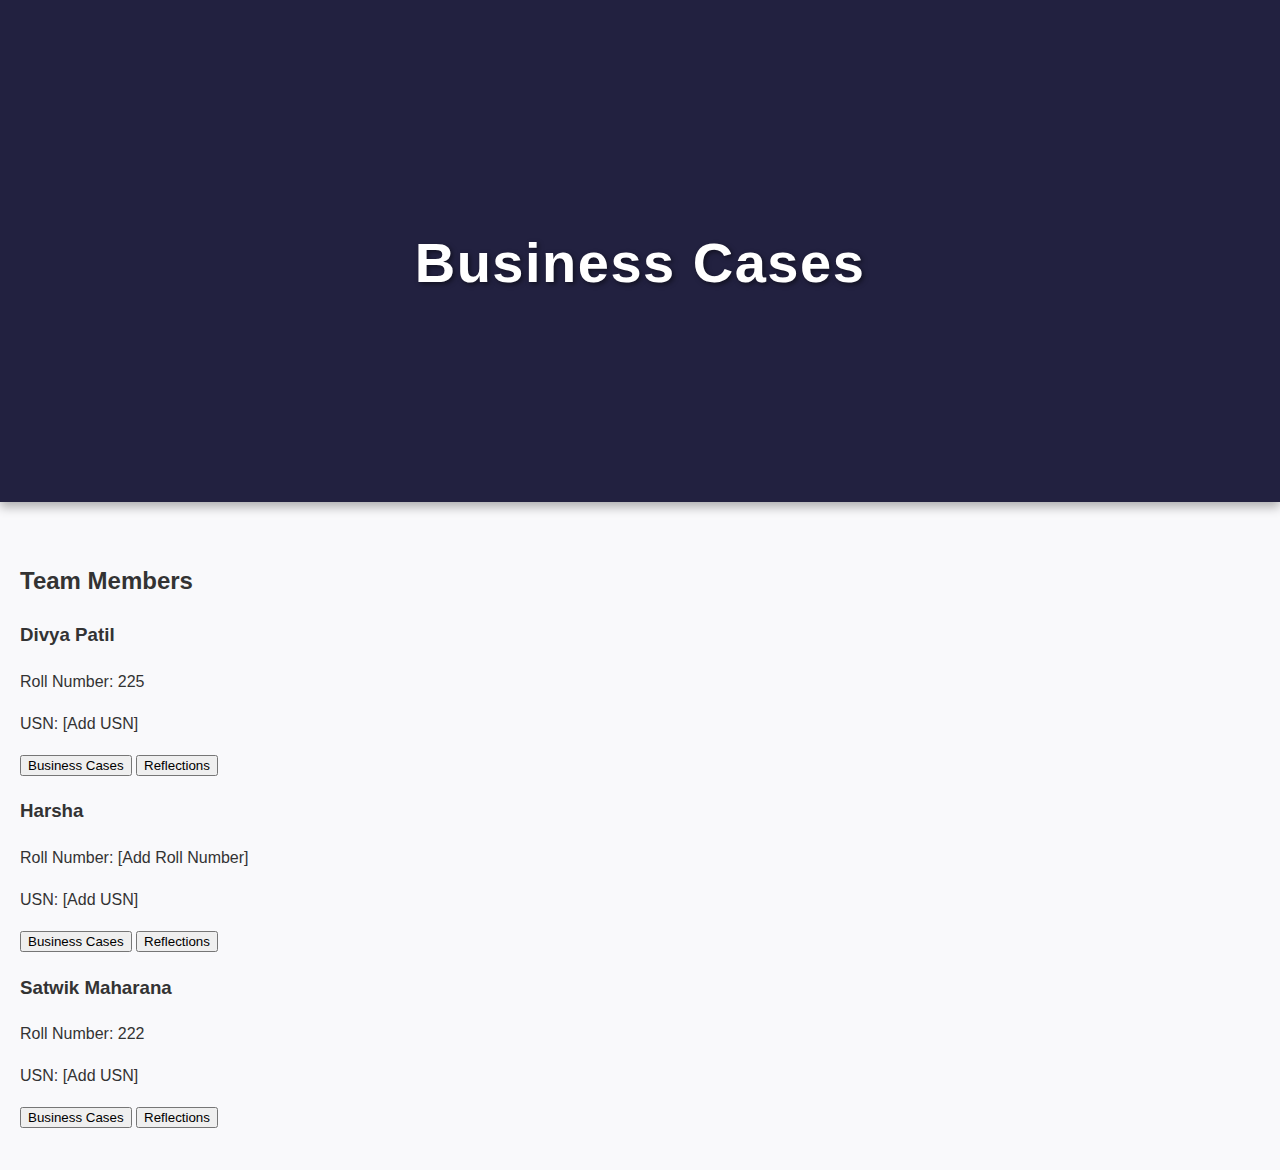
==== businesscases.html @ 08f19c95 "Create businesscases.html" ====
<!DOCTYPE html>
<html lang="en">
<head>
    <meta charset="UTF-8">
    <meta name="viewport" content="width=device-width, initial-scale=1.0">
    <title>Business Cases</title>
    <link rel="stylesheet" href="style.css">
</head>
<body>
    <!-- Header Section -->
    <header class="header-image">
        <div class="overlay">
            <h1>Business Cases</h1>
        </div>
    </header>

    <!-- Main Content -->
    <main>
        <section class="team-section">
            <h2>Team Members</h2>
            <div class="member">
                <h3>Divya Patil</h3>
                <p>Roll Number: 225</p>
                <p>USN: <span contenteditable="true">[Add USN]</span></p>
                <button onclick="window.location.href='https://example.com/business-cases';">Business Cases</button>
                <button onclick="window.location.href='https://example.com/reflections';">Reflections</button>
            </div>
            <div class="member">
                <h3>Harsha</h3>
                <p>Roll Number: [Add Roll Number]</p>
                <p>USN: <span contenteditable="true">[Add USN]</span></p>
                <button onclick="window.location.href='https://example.com/business-cases';">Business Cases</button>
                <button onclick="window.location.href='https://example.com/reflections';">Reflections</button>
            </div>
            <div class="member">
                <h3>Satwik Maharana</h3>
                <p>Roll Number: 222</p>
                <p>USN: <span contenteditable="true">[Add USN]</span></p>
                <button onclick="window.location.href='https://example.com/business-cases';">Business Cases</button>
                <button onclick="window.location.href='https://example.com/reflections';">Reflections</button>
            </div>
        </section>
    </main>
</body>
</html>
---- style.css ----
/* General Styling */
body {
    font-family: 'Tahoma', sans-serif; /* Updated font */
    margin: 0;
    padding: 0;
    line-height: 1.6;
    background-color: #f9f9fb; /* Subtle background */
    color: #333; /* Neutral text color */
}

/* Header Section */
.header-image {
    background-color: #222140; /* Updated accent color */
    color: white;
    text-align: center;
    padding: 150px 20px;
    box-shadow: 0 5px 10px rgba(0, 0, 0, 0.3);
}

.header-image .overlay {
    padding: 30px;
    display: inline-block;
    border-radius: 10px;
}

.header-image h1 {
    font-size: 3.5em;
    margin-bottom: 15px;
    font-weight: bold;
    letter-spacing: 1.5px;
    text-shadow: 2px 2px 5px rgba(0, 0, 0, 0.5);
}

.header-image p {
    font-size: 1.2em;
    margin: 8px 0;
    font-weight: 500;
}

/* Main Content */
main {
    padding: 40px 20px;
}

/* Course Section */
.course-section {
    background: #ffffff;
    padding: 30px;
    margin: 20px auto;
    max-width: 900px;
    border-radius: 12px;
    box-shadow: 0 4px 10px rgba(0, 0, 0, 0.15);
}

.course-section h2 {
    color: #222140; /* Updated heading color */
    margin-bottom: 20px;
    font-size: 2.5em;
    text-align: center;
}

.subsection {
    margin-bottom: 30px;
}

.subsection h3 {
    color: #222140;
    margin-top: 20px;
    font-size: 1.8em;
    border-left: 4px solid #222140;
    padding-left: 10px;
}

.subsection h4 {
    margin-top: 15px;
    font-size: 1.5em;
    color: #444;
}

.subsection p {
    margin-bottom: 20px;
    line-height: 1.8;
}

.subsection ul {
    list-style: disc;
    margin-left: 30px;
    padding-left: 10px;
}

.subsection ul li {
    margin-bottom: 10px;
    font-size: 1.1em;
}

/* Footer Section */
footer {
    background: rgba(34, 33, 64, 0.9); /* Translucent darker background */
    color: rgba(255, 255, 255, 0.8); /* Light font color */
    text-align: center;
    padding: 15px 0;
    margin-top: 30px;
    font-size: 1em;
    letter-spacing: 1px;
    text-transform: uppercase;
    box-shadow: 0 -2px 5px rgba(0, 0, 0, 0.1);
    border-top: 1px solid rgba(255, 255, 255, 0.2);
}

/* Responsive Design */
@media (max-width: 768px) {
    .header-image {
        padding: 100px 10px;
    }

    .header-image h1 {
        font-size: 2.5em;
    }

    .header-image p {
        font-size: 1em;
    }

    .course-section {
        padding: 20px;
    }

    .subsection h3 {
        font-size: 1.6em;
    }

    .subsection ul li {
        font-size: 1em;
    }
}
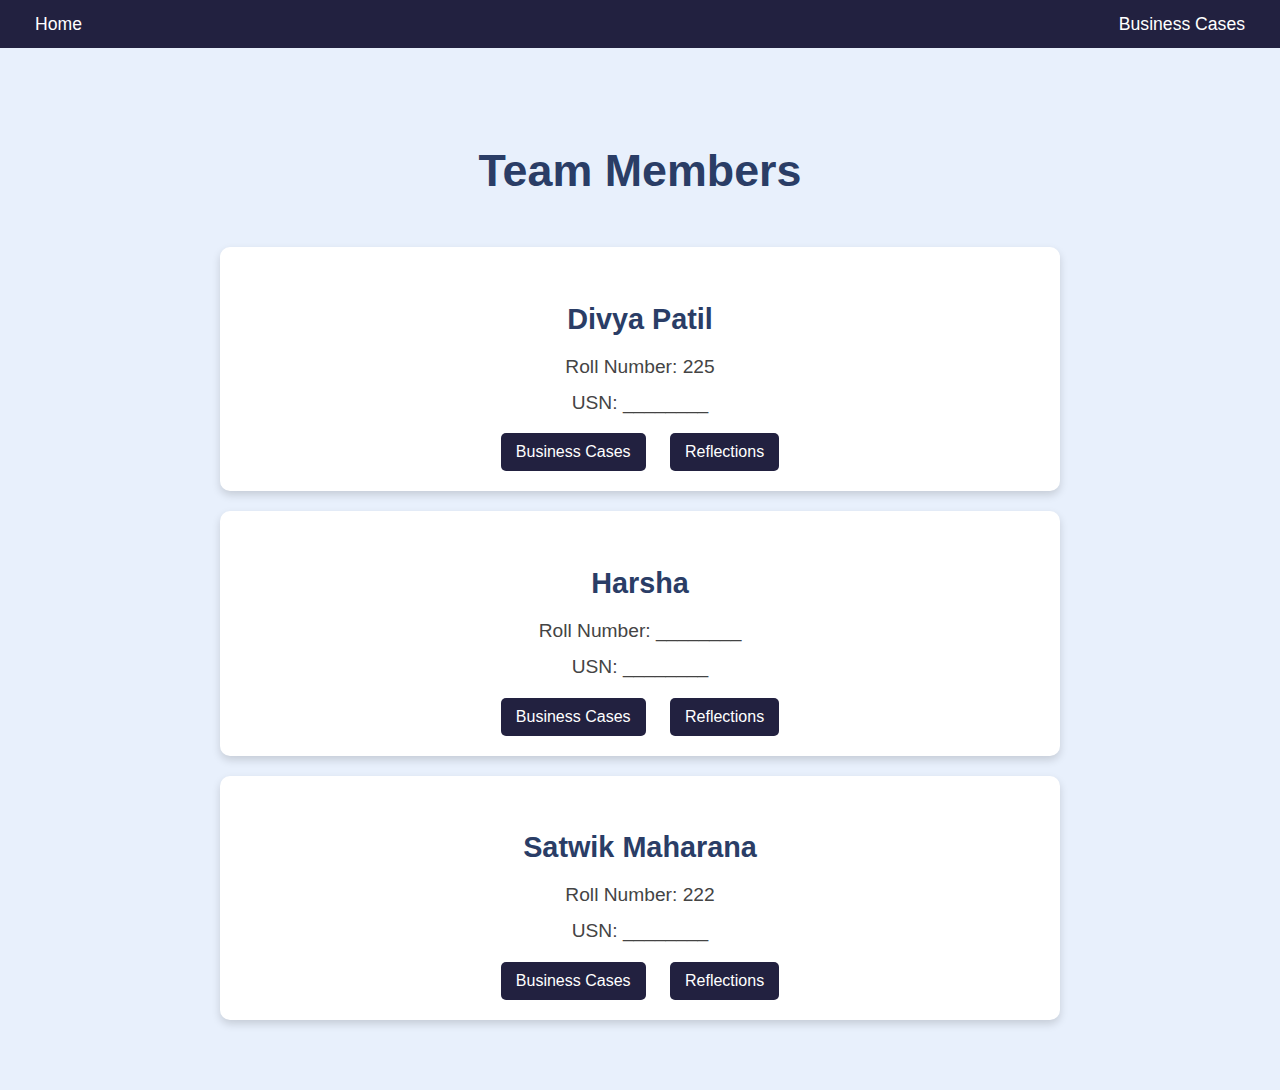
==== commit ddac08c8: "Update businesscases.html" ====
--- a/businesscases.html
+++ b/businesscases.html
@@ -7,39 +7,48 @@
     <link rel="stylesheet" href="style.css">
 </head>
 <body>
-    <!-- Header Section -->
-    <header class="header-image">
-        <div class="overlay">
-            <h1>Business Cases</h1>
-        </div>
-    </header>
+    <!-- Navigation Bar -->
+    <div class="navbar">
+        <a href="index.html">Home</a>
+        <a href="businesscases.html" class="active">Business Cases</a>
+    </div>
 
     <!-- Main Content -->
-    <main>
-        <section class="team-section">
-            <h2>Team Members</h2>
-            <div class="member">
-                <h3>Divya Patil</h3>
-                <p>Roll Number: 225</p>
-                <p>USN: <span contenteditable="true">[Add USN]</span></p>
-                <button onclick="window.location.href='https://example.com/business-cases';">Business Cases</button>
-                <button onclick="window.location.href='https://example.com/reflections';">Reflections</button>
+    <main class="business-page">
+        <h2>Team Members</h2>
+
+        <!-- Member 1 -->
+        <div class="team-member">
+            <h3>Divya Patil</h3>
+            <p>Roll Number: 225</p>
+            <p>USN: <span class="usn-placeholder">________</span></p>
+            <div class="buttons">
+                <button onclick="window.location.href='#';">Business Cases</button>
+                <button onclick="window.location.href='#';">Reflections</button>
             </div>
-            <div class="member">
-                <h3>Harsha</h3>
-                <p>Roll Number: [Add Roll Number]</p>
-                <p>USN: <span contenteditable="true">[Add USN]</span></p>
-                <button onclick="window.location.href='https://example.com/business-cases';">Business Cases</button>
-                <button onclick="window.location.href='https://example.com/reflections';">Reflections</button>
+        </div>
+
+        <!-- Member 2 -->
+        <div class="team-member">
+            <h3>Harsha</h3>
+            <p>Roll Number: <span class="roll-placeholder">________</span></p>
+            <p>USN: <span class="usn-placeholder">________</span></p>
+            <div class="buttons">
+                <button onclick="window.location.href='#';">Business Cases</button>
+                <button onclick="window.location.href='#';">Reflections</button>
             </div>
-            <div class="member">
-                <h3>Satwik Maharana</h3>
-                <p>Roll Number: 222</p>
-                <p>USN: <span contenteditable="true">[Add USN]</span></p>
-                <button onclick="window.location.href='https://example.com/business-cases';">Business Cases</button>
-                <button onclick="window.location.href='https://example.com/reflections';">Reflections</button>
+        </div>
+
+        <!-- Member 3 -->
+        <div class="team-member">
+            <h3>Satwik Maharana</h3>
+            <p>Roll Number: 222</p>
+            <p>USN: <span class="usn-placeholder">________</span></p>
+            <div class="buttons">
+                <button onclick="window.location.href='#';">Business Cases</button>
+                <button onclick="window.location.href='#';">Reflections</button>
             </div>
-        </section>
+        </div>
     </main>
 </body>
 </html>
--- a/style.css
+++ b/style.css
@@ -1,16 +1,16 @@
 /* General Styling */
 body {
-    font-family: 'Tahoma', sans-serif; /* Updated font */
+    font-family: 'Tahoma', sans-serif;
     margin: 0;
     padding: 0;
     line-height: 1.6;
-    background-color: #f9f9fb; /* Subtle background */
-    color: #333; /* Neutral text color */
+    background-color: #f9f9fb;
+    color: #333;
 }
 
 /* Header Section */
 .header-image {
-    background-color: #222140; /* Updated accent color */
+    background-color: #222140;
     color: white;
     text-align: center;
     padding: 150px 20px;
@@ -53,7 +53,7 @@
 }
 
 .course-section h2 {
-    color: #222140; /* Updated heading color */
+    color: #222140;
     margin-bottom: 20px;
     font-size: 2.5em;
     text-align: center;
@@ -95,8 +95,8 @@
 
 /* Footer Section */
 footer {
-    background: rgba(34, 33, 64, 0.9); /* Translucent darker background */
-    color: rgba(255, 255, 255, 0.8); /* Light font color */
+    background: rgba(34, 33, 64, 0.9);
+    color: rgba(255, 255, 255, 0.8);
     text-align: center;
     padding: 15px 0;
     margin-top: 30px;
@@ -107,6 +107,85 @@
     border-top: 1px solid rgba(255, 255, 255, 0.2);
 }
 
+/* Business Cases Page Styling */
+.business-page {
+    background-color: #e8f0fc; /* Light blue for distinction */
+    padding: 50px 20px;
+    color: #2a3d66; /* Muted blue for text */
+}
+
+.business-page h2 {
+    text-align: center;
+    font-size: 2.8em;
+    color: #2a3d66;
+    margin-bottom: 40px;
+}
+
+.business-page .team-member {
+    margin: 20px auto;
+    max-width: 800px;
+    background: #ffffff;
+    border-radius: 10px;
+    box-shadow: 0 4px 8px rgba(0, 0, 0, 0.15);
+    padding: 20px;
+    text-align: center;
+}
+
+.business-page .team-member h3 {
+    font-size: 1.8em;
+    color: #2a3d66;
+    margin-bottom: 10px;
+}
+
+.business-page .team-member p {
+    font-size: 1.2em;
+    color: #444;
+    margin: 5px 0;
+}
+
+.business-page .team-member .buttons {
+    margin-top: 15px;
+}
+
+.business-page .team-member button {
+    background: #222140;
+    color: #ffffff;
+    border: none;
+    padding: 10px 15px;
+    font-size: 1em;
+    border-radius: 5px;
+    cursor: pointer;
+    margin: 0 10px;
+    transition: background 0.3s;
+}
+
+.business-page .team-member button:hover {
+    background: #4a4e75;
+}
+
+/* Navigation Bar */
+.navbar {
+    background: #222140;
+    color: white;
+    padding: 10px 20px;
+    display: flex;
+    justify-content: space-between;
+    align-items: center;
+    box-shadow: 0 4px 6px rgba(0, 0, 0, 0.1);
+}
+
+.navbar a {
+    color: white;
+    text-decoration: none;
+    margin: 0 15px;
+    font-size: 1.1em;
+    transition: color 0.3s;
+}
+
+.navbar a:hover {
+    color: #bbbbff;
+}
+
 /* Responsive Design */
 @media (max-width: 768px) {
     .header-image {
@@ -132,4 +211,13 @@
     .subsection ul li {
         font-size: 1em;
     }
-}
+
+    .navbar {
+        flex-direction: column;
+        align-items: flex-start;
+    }
+
+    .navbar a {
+        margin: 10px 0;
+    }
+}
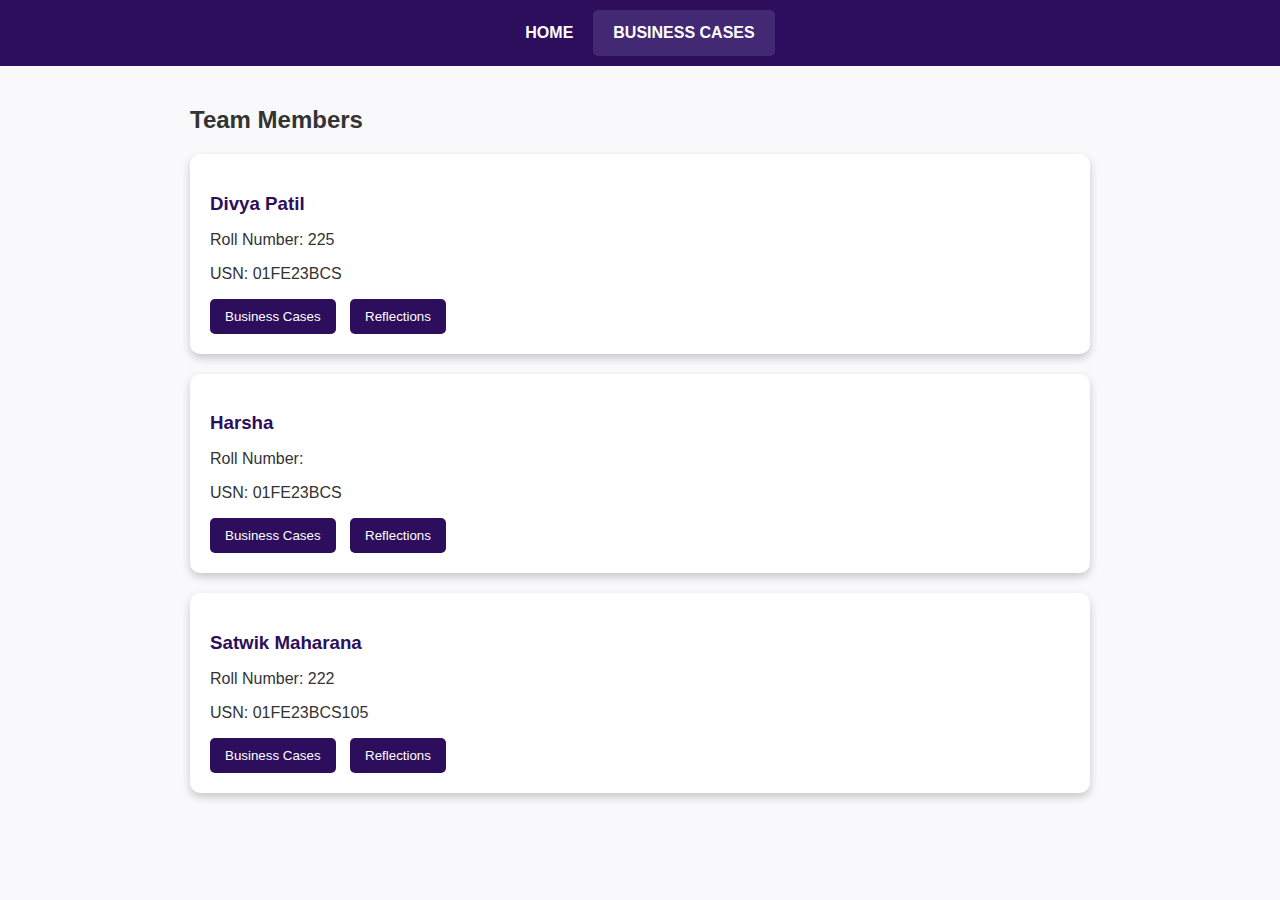
==== commit 0aaa22c9: "Update businesscases.html" ====
--- a/businesscases.html
+++ b/businesscases.html
@@ -21,7 +21,7 @@
         <div class="team-member">
             <h3>Divya Patil</h3>
             <p>Roll Number: 225</p>
-            <p>USN: <span class="usn-placeholder">________</span></p>
+            <p>USN: 01FE23BCS</p>
             <div class="buttons">
                 <button onclick="window.location.href='#';">Business Cases</button>
                 <button onclick="window.location.href='#';">Reflections</button>
@@ -31,8 +31,8 @@
         <!-- Member 2 -->
         <div class="team-member">
             <h3>Harsha</h3>
-            <p>Roll Number: <span class="roll-placeholder">________</span></p>
-            <p>USN: <span class="usn-placeholder">________</span></p>
+            <p>Roll Number: </p>
+            <p>USN: 01FE23BCS</p>
             <div class="buttons">
                 <button onclick="window.location.href='#';">Business Cases</button>
                 <button onclick="window.location.href='#';">Reflections</button>
@@ -43,7 +43,7 @@
         <div class="team-member">
             <h3>Satwik Maharana</h3>
             <p>Roll Number: 222</p>
-            <p>USN: <span class="usn-placeholder">________</span></p>
+            <p>USN: 01FE23BCS105</p>
             <div class="buttons">
                 <button onclick="window.location.href='#';">Business Cases</button>
                 <button onclick="window.location.href='#';">Reflections</button>
--- a/style.css
+++ b/style.css
@@ -1,223 +1,117 @@
-/* General Styling */
+/* General Styles */
 body {
-    font-family: 'Tahoma', sans-serif;
+    font-family: 'Poppins', sans-serif;
     margin: 0;
     padding: 0;
-    line-height: 1.6;
     background-color: #f9f9fb;
     color: #333;
 }
 
-/* Header Section */
-.header-image {
-    background-color: #222140;
+/* Navigation Bar */
+.navbar {
+    background-color: #2c0e5c; /* Dark purple */
+    overflow: hidden;
+    display: flex;
+    justify-content: center;
+    padding: 10px 0;
+}
+
+.navbar a {
+    color: #fff;
+    padding: 14px 20px;
+    text-decoration: none;
+    text-transform: uppercase;
+    font-weight: 600;
+}
+
+.navbar a.active,
+.navbar a:hover {
+    background-color: #432874; /* Slightly lighter dark purple */
+    border-radius: 5px;
+}
+
+/* Header */
+.header {
+    background: linear-gradient(to right, #2c0e5c, #432874); /* Darker purple gradient */
     color: white;
     text-align: center;
-    padding: 150px 20px;
-    box-shadow: 0 5px 10px rgba(0, 0, 0, 0.3);
+    padding: 50px 20px;
+    margin-bottom: 20px;
 }
 
-.header-image .overlay {
-    padding: 30px;
-    display: inline-block;
-    border-radius: 10px;
+.header h1 {
+    font-size: 3em;
+    margin-bottom: 10px;
+    font-weight: 800;
+    text-shadow: 1px 1px 2px rgba(0, 0, 0, 0.3); /* Subtle text shadow */
 }
 
-.header-image h1 {
-    font-size: 3.5em;
-    margin-bottom: 15px;
-    font-weight: bold;
-    letter-spacing: 1.5px;
-    text-shadow: 2px 2px 5px rgba(0, 0, 0, 0.5);
+.header p {
+    font-size: 1.2em;
+    font-weight: 400;
 }
 
-.header-image p {
-    font-size: 1.2em;
-    margin: 8px 0;
-    font-weight: 500;
+/* Main Section */
+.course-details {
+    max-width: 900px;
+    margin: 0 auto;
+    padding: 20px;
+    background: #fff;
+    border-radius: 10px;
+    box-shadow: 0 4px 8px rgba(0, 0, 0, 0.2);
 }
 
-/* Main Content */
-main {
-    padding: 40px 20px;
-}
-
-/* Course Section */
-.course-section {
-    background: #ffffff;
-    padding: 30px;
-    margin: 20px auto;
-    max-width: 900px;
-    border-radius: 12px;
-    box-shadow: 0 4px 10px rgba(0, 0, 0, 0.15);
-}
-
-.course-section h2 {
-    color: #222140;
+.course-details h2 {
+    font-size: 2em;
+    color: #2c0e5c; /* Dark purple for section title */
     margin-bottom: 20px;
-    font-size: 2.5em;
     text-align: center;
 }
 
-.subsection {
-    margin-bottom: 30px;
+.course-details h3 {
+    color: #432874; /* Slightly lighter dark purple */
+    margin: 20px 0 10px;
 }
 
-.subsection h3 {
-    color: #222140;
-    margin-top: 20px;
-    font-size: 1.8em;
-    border-left: 4px solid #222140;
-    padding-left: 10px;
+.course-details ul {
+    margin: 10px 0;
+    padding-left: 20px;
 }
 
-.subsection h4 {
-    margin-top: 15px;
-    font-size: 1.5em;
-    color: #444;
-}
-
-.subsection p {
-    margin-bottom: 20px;
-    line-height: 1.8;
-}
-
-.subsection ul {
-    list-style: disc;
-    margin-left: 30px;
-    padding-left: 10px;
-}
-
-.subsection ul li {
-    margin-bottom: 10px;
-    font-size: 1.1em;
-}
-
-/* Footer Section */
-footer {
-    background: rgba(34, 33, 64, 0.9);
-    color: rgba(255, 255, 255, 0.8);
-    text-align: center;
-    padding: 15px 0;
-    margin-top: 30px;
-    font-size: 1em;
-    letter-spacing: 1px;
-    text-transform: uppercase;
-    box-shadow: 0 -2px 5px rgba(0, 0, 0, 0.1);
-    border-top: 1px solid rgba(255, 255, 255, 0.2);
-}
-
-/* Business Cases Page Styling */
-.business-page {
-    background-color: #e8f0fc; /* Light blue for distinction */
-    padding: 50px 20px;
-    color: #2a3d66; /* Muted blue for text */
-}
-
-.business-page h2 {
-    text-align: center;
-    font-size: 2.8em;
-    color: #2a3d66;
-    margin-bottom: 40px;
-}
-
-.business-page .team-member {
-    margin: 20px auto;
-    max-width: 800px;
-    background: #ffffff;
-    border-radius: 10px;
-    box-shadow: 0 4px 8px rgba(0, 0, 0, 0.15);
-    padding: 20px;
-    text-align: center;
-}
-
-.business-page .team-member h3 {
-    font-size: 1.8em;
-    color: #2a3d66;
+.course-details ul li {
     margin-bottom: 10px;
 }
 
-.business-page .team-member p {
-    font-size: 1.2em;
-    color: #444;
-    margin: 5px 0;
+/* Business Page */
+.business-page {
+    max-width: 900px;
+    margin: 0 auto;
+    padding: 20px;
 }
 
-.business-page .team-member .buttons {
-    margin-top: 15px;
+.team-member {
+    background: #fff;
+    border-radius: 10px;
+    padding: 20px;
+    margin-bottom: 20px;
+    box-shadow: 0 4px 8px rgba(0, 0, 0, 0.2);
 }
 
-.business-page .team-member button {
-    background: #222140;
-    color: #ffffff;
+.team-member h3 {
+    color: #2c0e5c; /* Dark purple */
+    margin-bottom: 10px;
+}
+
+.team-member .buttons button {
+    margin-right: 10px;
+    padding: 10px 15px;
     border: none;
-    padding: 10px 15px;
-    font-size: 1em;
+    background-color: #2c0e5c;
+    color: white;
     border-radius: 5px;
     cursor: pointer;
-    margin: 0 10px;
-    transition: background 0.3s;
 }
 
-.business-page .team-member button:hover {
-    background: #4a4e75;
+.team-member .buttons button:hover {
+    background-color: #432874; /* Slightly lighter dark purple */
 }
-
-/* Navigation Bar */
-.navbar {
-    background: #222140;
-    color: white;
-    padding: 10px 20px;
-    display: flex;
-    justify-content: space-between;
-    align-items: center;
-    box-shadow: 0 4px 6px rgba(0, 0, 0, 0.1);
-}
-
-.navbar a {
-    color: white;
-    text-decoration: none;
-    margin: 0 15px;
-    font-size: 1.1em;
-    transition: color 0.3s;
-}
-
-.navbar a:hover {
-    color: #bbbbff;
-}
-
-/* Responsive Design */
-@media (max-width: 768px) {
-    .header-image {
-        padding: 100px 10px;
-    }
-
-    .header-image h1 {
-        font-size: 2.5em;
-    }
-
-    .header-image p {
-        font-size: 1em;
-    }
-
-    .course-section {
-        padding: 20px;
-    }
-
-    .subsection h3 {
-        font-size: 1.6em;
-    }
-
-    .subsection ul li {
-        font-size: 1em;
-    }
-
-    .navbar {
-        flex-direction: column;
-        align-items: flex-start;
-    }
-
-    .navbar a {
-        margin: 10px 0;
-    }
-}
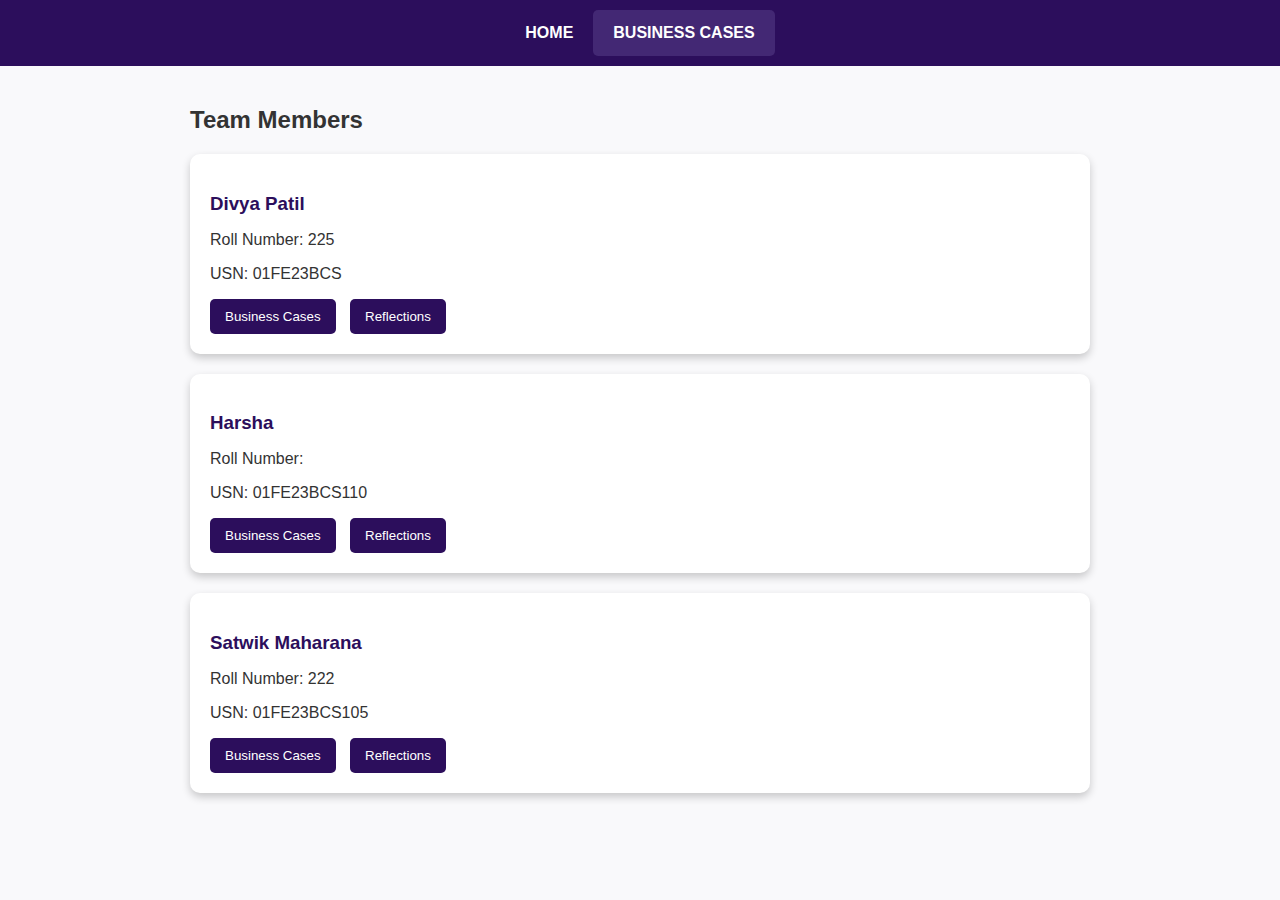
==== commit f8e15078: "Update businesscases.html" ====
--- a/businesscases.html
+++ b/businesscases.html
@@ -23,8 +23,8 @@
             <p>Roll Number: 225</p>
             <p>USN: 01FE23BCS</p>
             <div class="buttons">
-                <button onclick="window.location.href='#';">Business Cases</button>
-                <button onclick="window.location.href='#';">Reflections</button>
+                <button onclick="window.location.href='TI.html';">Business Cases</button>
+                <button onclick="window.location.href='areflections.html';">Reflections</button>
             </div>
         </div>
 
@@ -32,7 +32,7 @@
         <div class="team-member">
             <h3>Harsha</h3>
             <p>Roll Number: </p>
-            <p>USN: 01FE23BCS</p>
+            <p>USN: 01FE23BCS110</p>
             <div class="buttons">
                 <button onclick="window.location.href='#';">Business Cases</button>
                 <button onclick="window.location.href='#';">Reflections</button>
@@ -45,7 +45,7 @@
             <p>Roll Number: 222</p>
             <p>USN: 01FE23BCS105</p>
             <div class="buttons">
-                <button onclick="window.location.href='#';">Business Cases</button>
+                <button onclick="window.location.href='https://stw2005.github.io/satwikbusinesscases/#';">Business Cases</button>
                 <button onclick="window.location.href='#';">Reflections</button>
             </div>
         </div>
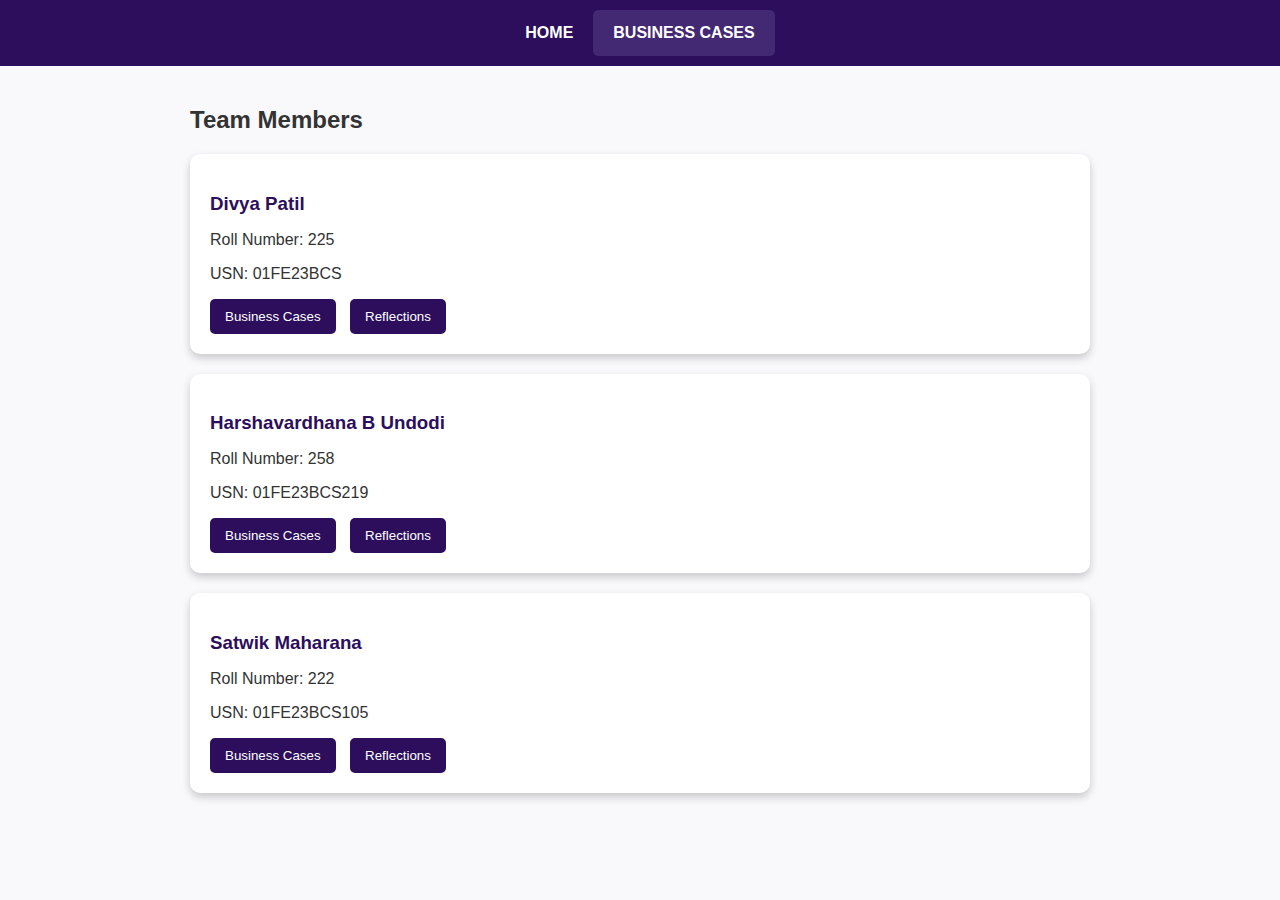
==== commit 60dfe838: "Update businesscases.html" ====
--- a/businesscases.html
+++ b/businesscases.html
@@ -30,12 +30,12 @@
 
         <!-- Member 2 -->
         <div class="team-member">
-            <h3>Harsha</h3>
-            <p>Roll Number: </p>
-            <p>USN: 01FE23BCS110</p>
+            <h3>Harshavardhana B Undodi</h3>
+            <p>Roll Number: 258</p>
+            <p>USN: 01FE23BCS219</p>
             <div class="buttons">
-                <button onclick="window.location.href='#';">Business Cases</button>
-                <button onclick="window.location.href='#';">Reflections</button>
+                <button onclick="window.location.href='harshaB&C.html';">Business Cases</button>
+                <button onclick="window.location.href='harshaReflections.html';">Reflections</button>
             </div>
         </div>
 
